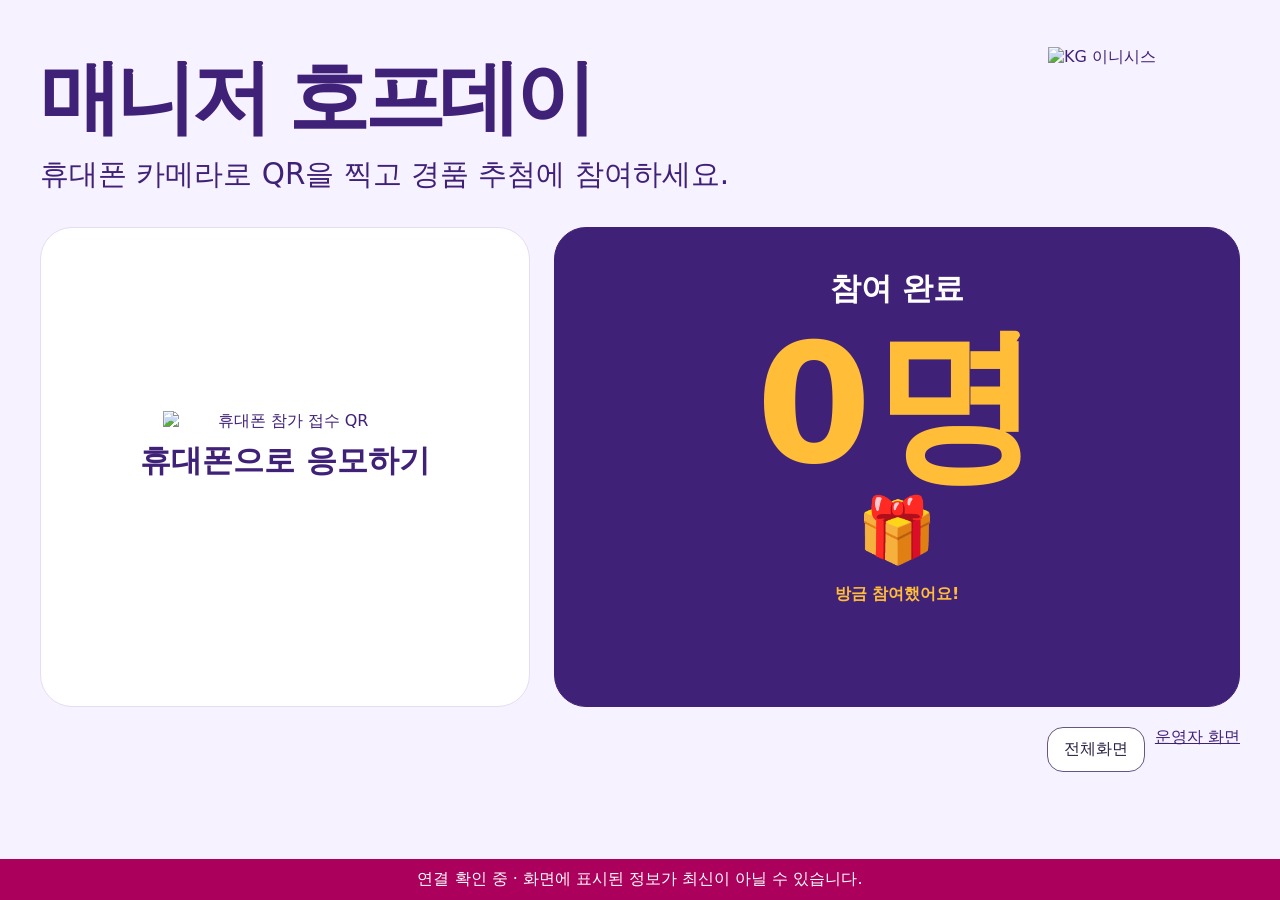
==== display.html @ 44a2e450 "Add files via upload" ====
<!doctype html><html lang="ko"><meta charset="utf-8"><meta name="viewport" content="width=device-width,initial-scale=1"><title>매니저 호프데이 · 현장 화면</title><link rel="stylesheet" href="/style.css"><body class="display" data-page="display"><main><header><div><h1>매니저 호프데이</h1><p id="displayIntro">휴대폰 카메라로 QR을 찍고 경품 추첨에 참여하세요.</p></div><img class="brand" src="/logo.png" alt="KG 이니시스" width="1000" height="390"></header><section id="waiting"><article><img class="qr" src="/qr.png" alt="휴대폰 참가 접수 QR"><h2 id="qrCaption">휴대폰으로 응모하기</h2><p id="joinAddress"></p></article><article><h2>참여 완료</h2><strong><span id="count" aria-live="polite">0</span>명</strong><div class="friends" id="friends" aria-hidden="true">🎁</div><div class="recent"><h3>방금 참여했어요!</h3><ul id="recent" aria-live="polite"></ul></div></article></section><div class="draw" id="draw" hidden><h2 id="drawTitle"></h2><p id="displayPrize"></p><p id="drawStatus" role="status"></p><ul class="winners" id="winners"></ul></div><footer><button id="full">전체화면</button><a href="/admin" target="_blank" rel="noopener">운영자 화면</a></footer><div id="connection" role="alert" hidden>연결 확인 중 · 화면에 표시된 정보가 최신이 아닐 수 있습니다.</div><p id="message" class="error" role="status"></p></main><script src="/app.js" defer></script></body></html>
---- style.css ----
@import url('/original.css');
body{display:block;padding:clamp(16px,3vw,48px)}main{margin:auto}header p{max-width:900px}a{color:#402178}input{font:inherit;width:100%;border:1px solid #8a77a8;border-radius:12px;padding:14px;background:white;color:#402178}label{display:block;margin:16px 0 6px}input[type=checkbox]{width:22px;height:22px;vertical-align:middle;margin-right:8px}.mobile{max-width:520px}.mobile header{display:block}.mobile h1{font-size:clamp(2rem,8vw,3.5rem)}.mobile article{display:block;text-align:left;min-height:0}.mobile button{background:#402178;color:white;width:100%;margin-top:20px;font-weight:700}button.primary{background:#ec007e;color:white;border-color:#ec007e}button:focus-visible,input:focus-visible,select:focus-visible,a:focus-visible{outline:3px solid #ec007e;outline-offset:4px}.notice{padding:14px;border-radius:12px;background:#f7f2ff;font-size:14px;line-height:1.6}.error{color:#ab005c;min-height:1.5em;white-space:pre-wrap}.success{font-size:clamp(3rem,12vw,6rem);font-weight:800;color:#402178}.brand-text{font-size:clamp(1rem,2vw,1.8rem);font-weight:900;white-space:nowrap;letter-spacing:-.06em;margin-top:12px}.brand-text b{color:#ec007e}.admin-panel{background:white;border:1px solid #e6dcf3;border-radius:20px;padding:24px;margin:20px 0}.admin-panel h2{margin-top:0}.admin-panel input{max-width:420px}.controls{display:flex;gap:12px;flex-wrap:wrap;align-items:center}.controls label{margin:0}.badge{display:inline-block;padding:6px 14px;border-radius:20px;background:#ffbd38;color:#402178;font-weight:700}.statusline{font-size:1rem;margin:16px 0;color:#402178}.offline{background:#ffe0ef;padding:10px;color:#ab005c}.qr{width:clamp(160px,19vw,250px);height:auto;image-rendering:pixelated}.receipt-number{font-variant-numeric:tabular-nums}.winners small{display:block;font-size:.5em;margin-top:8px}.display header h1{font-size:clamp(2.25rem,6.3vw,6rem)}.display #connection{position:fixed;bottom:0;left:0;width:100%;text-align:center;background:#ab005c;color:white;padding:10px}.display footer{justify-content:flex-end}.brand{object-fit:contain}#liveStatus{min-height:1.5em}.draw.pulse{animation:anticipate .25s ease-in-out infinite alternate}@keyframes anticipate{to{transform:scale(.985);filter:brightness(1.15)}}@media(prefers-reduced-motion:reduce){.draw.pulse{animation:none}}:fullscreen .fullscreen-exit{display:block}:fullscreen footer{display:flex}.sr-only{position:absolute;width:1px;height:1px;overflow:hidden;clip-path:inset(50%)}
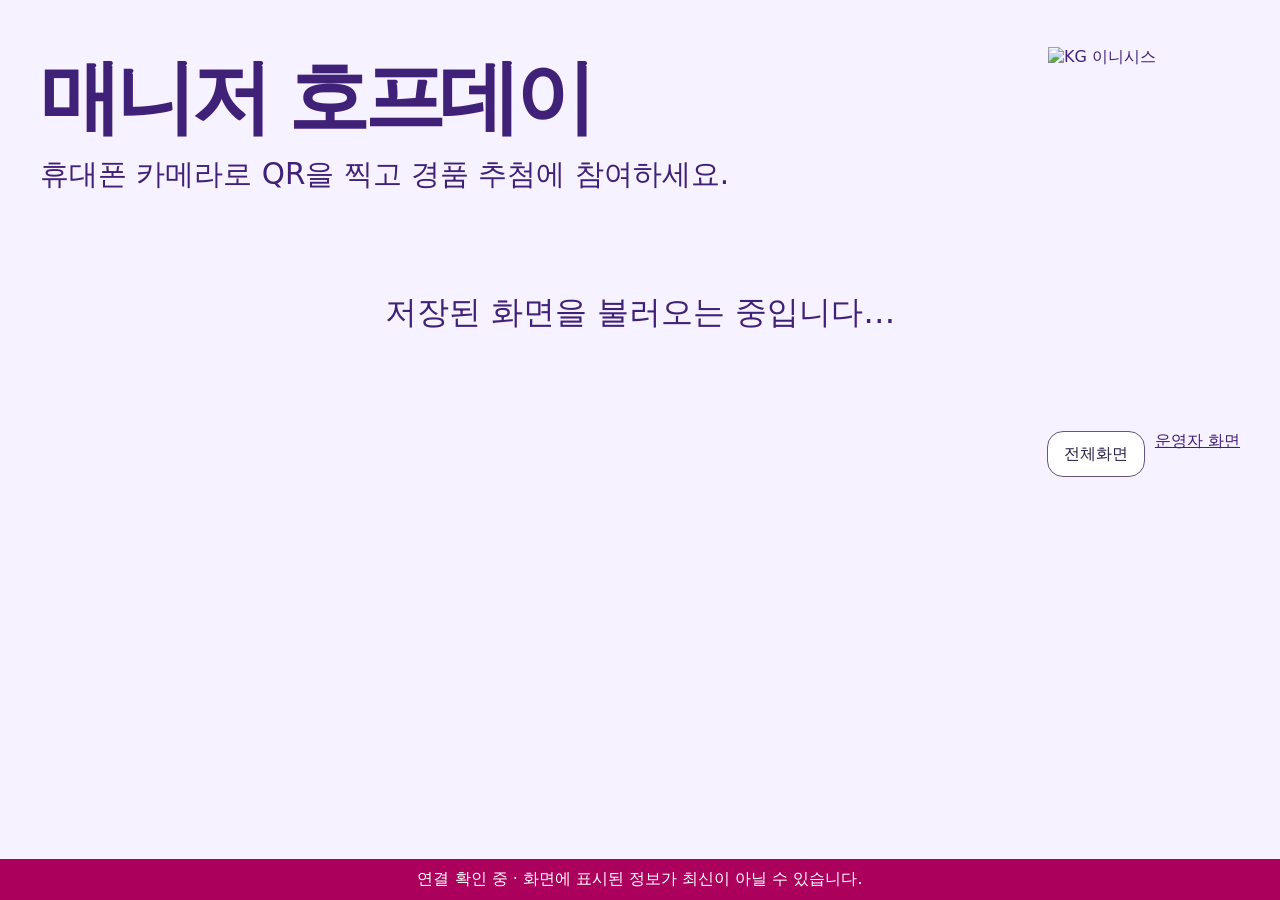
==== commit 39efc50a: "Add files via upload" ====
--- a/display.html
+++ b/display.html
@@ -1 +1 @@
-<!doctype html><html lang="ko"><meta charset="utf-8"><meta name="viewport" content="width=device-width,initial-scale=1"><title>매니저 호프데이 · 현장 화면</title><link rel="stylesheet" href="/style.css"><body class="display" data-page="display"><main><header><div><h1>매니저 호프데이</h1><p id="displayIntro">휴대폰 카메라로 QR을 찍고 경품 추첨에 참여하세요.</p></div><img class="brand" src="/logo.png" alt="KG 이니시스" width="1000" height="390"></header><section id="waiting"><article><img class="qr" src="/qr.png" alt="휴대폰 참가 접수 QR"><h2 id="qrCaption">휴대폰으로 응모하기</h2><p id="joinAddress"></p></article><article><h2>참여 완료</h2><strong><span id="count" aria-live="polite">0</span>명</strong><div class="friends" id="friends" aria-hidden="true">🎁</div><div class="recent"><h3>방금 참여했어요!</h3><ul id="recent" aria-live="polite"></ul></div></article></section><div class="draw" id="draw" hidden><h2 id="drawTitle"></h2><p id="displayPrize"></p><p id="drawStatus" role="status"></p><ul class="winners" id="winners"></ul></div><footer><button id="full">전체화면</button><a href="/admin" target="_blank" rel="noopener">운영자 화면</a></footer><div id="connection" role="alert" hidden>연결 확인 중 · 화면에 표시된 정보가 최신이 아닐 수 있습니다.</div><p id="message" class="error" role="status"></p></main><script src="/app.js" defer></script></body></html>
+<!doctype html><html lang="ko"><meta charset="utf-8"><meta name="viewport" content="width=device-width,initial-scale=1"><title>매니저 호프데이 · 현장 화면</title><link rel="stylesheet" href="/style.css"><body class="display" data-page="display"><main><header><div><h1>매니저 호프데이</h1><p id="displayIntro">휴대폰 카메라로 QR을 찍고 경품 추첨에 참여하세요.</p></div><img class="brand" src="/logo.png" alt="KG 이니시스" width="1000" height="390"></header><p id="restoreNotice" role="status">저장된 화면을 불러오는 중입니다…</p><section id="waiting" hidden><article><img class="qr" src="/qr.png" alt="휴대폰 참가 접수 QR"><h2 id="qrCaption">휴대폰으로 응모하기</h2><p id="joinAddress"></p></article><article><h2>참여 완료</h2><strong><span id="count" aria-live="polite">0</span>명</strong><div class="friends" id="friends" aria-hidden="true">🎁</div><div class="recent"><h3>방금 참여했어요!</h3><ul id="recent" aria-live="polite"></ul></div></article></section><div class="draw" id="draw" hidden><h2 id="drawTitle"></h2><p id="displayPrize"></p><p id="drawStatus" role="status"></p><ul class="winners" id="winners"></ul></div><footer><button id="full">전체화면</button><a href="/admin" target="_blank" rel="noopener">운영자 화면</a></footer><div id="connection" role="alert" hidden>연결 확인 중 · 화면에 표시된 정보가 최신이 아닐 수 있습니다.</div><p id="message" class="error" role="status"></p></main><script src="/app.js" defer></script></body></html>
--- a/style.css
+++ b/style.css
@@ -1,2 +1,12 @@
 @import url('/original.css');
 body{display:block;padding:clamp(16px,3vw,48px)}main{margin:auto}header p{max-width:900px}a{color:#402178}input{font:inherit;width:100%;border:1px solid #8a77a8;border-radius:12px;padding:14px;background:white;color:#402178}label{display:block;margin:16px 0 6px}input[type=checkbox]{width:22px;height:22px;vertical-align:middle;margin-right:8px}.mobile{max-width:520px}.mobile header{display:block}.mobile h1{font-size:clamp(2rem,8vw,3.5rem)}.mobile article{display:block;text-align:left;min-height:0}.mobile button{background:#402178;color:white;width:100%;margin-top:20px;font-weight:700}button.primary{background:#ec007e;color:white;border-color:#ec007e}button:focus-visible,input:focus-visible,select:focus-visible,a:focus-visible{outline:3px solid #ec007e;outline-offset:4px}.notice{padding:14px;border-radius:12px;background:#f7f2ff;font-size:14px;line-height:1.6}.error{color:#ab005c;min-height:1.5em;white-space:pre-wrap}.success{font-size:clamp(3rem,12vw,6rem);font-weight:800;color:#402178}.brand-text{font-size:clamp(1rem,2vw,1.8rem);font-weight:900;white-space:nowrap;letter-spacing:-.06em;margin-top:12px}.brand-text b{color:#ec007e}.admin-panel{background:white;border:1px solid #e6dcf3;border-radius:20px;padding:24px;margin:20px 0}.admin-panel h2{margin-top:0}.admin-panel input{max-width:420px}.controls{display:flex;gap:12px;flex-wrap:wrap;align-items:center}.controls label{margin:0}.badge{display:inline-block;padding:6px 14px;border-radius:20px;background:#ffbd38;color:#402178;font-weight:700}.statusline{font-size:1rem;margin:16px 0;color:#402178}.offline{background:#ffe0ef;padding:10px;color:#ab005c}.qr{width:clamp(160px,19vw,250px);height:auto;image-rendering:pixelated}.receipt-number{font-variant-numeric:tabular-nums}.winners small{display:block;font-size:.5em;margin-top:8px}.display header h1{font-size:clamp(2.25rem,6.3vw,6rem)}.display #connection{position:fixed;bottom:0;left:0;width:100%;text-align:center;background:#ab005c;color:white;padding:10px}.display footer{justify-content:flex-end}.brand{object-fit:contain}#liveStatus{min-height:1.5em}.draw.pulse{animation:anticipate .25s ease-in-out infinite alternate}@keyframes anticipate{to{transform:scale(.985);filter:brightness(1.15)}}@media(prefers-reduced-motion:reduce){.draw.pulse{animation:none}}:fullscreen .fullscreen-exit{display:block}:fullscreen footer{display:flex}.sr-only{position:absolute;width:1px;height:1px;overflow:hidden;clip-path:inset(50%)}
+
+/* Five winners: three cards above two centered cards on projector screens. */
+.winners.five-winners{grid-template-columns:repeat(6,minmax(0,1fr))}
+.winners.five-winners>li{grid-column:span 2;min-width:0;overflow-wrap:anywhere}
+.winners.five-winners>li:nth-child(4){grid-column:2 / span 2}
+.winners.five-winners>li:nth-child(5){grid-column:4 / span 2}
+.winners li.pending-winner{background:#55358b;color:#ddccee;border:1px dashed #a58ac7;font-size:clamp(1rem,2vw,1.7rem);font-weight:500;animation:none;display:grid;place-content:center;min-height:120px}
+.winners li{min-height:120px;align-content:center;overflow-wrap:anywhere}
+@media(max-width:650px){.winners.five-winners{grid-template-columns:1fr}.winners.five-winners>li,.winners.five-winners>li:nth-child(4),.winners.five-winners>li:nth-child(5){grid-column:auto}}
+#restoreNotice{text-align:center;padding:4rem 1rem;font-size:clamp(1.2rem,3vw,2rem)}
